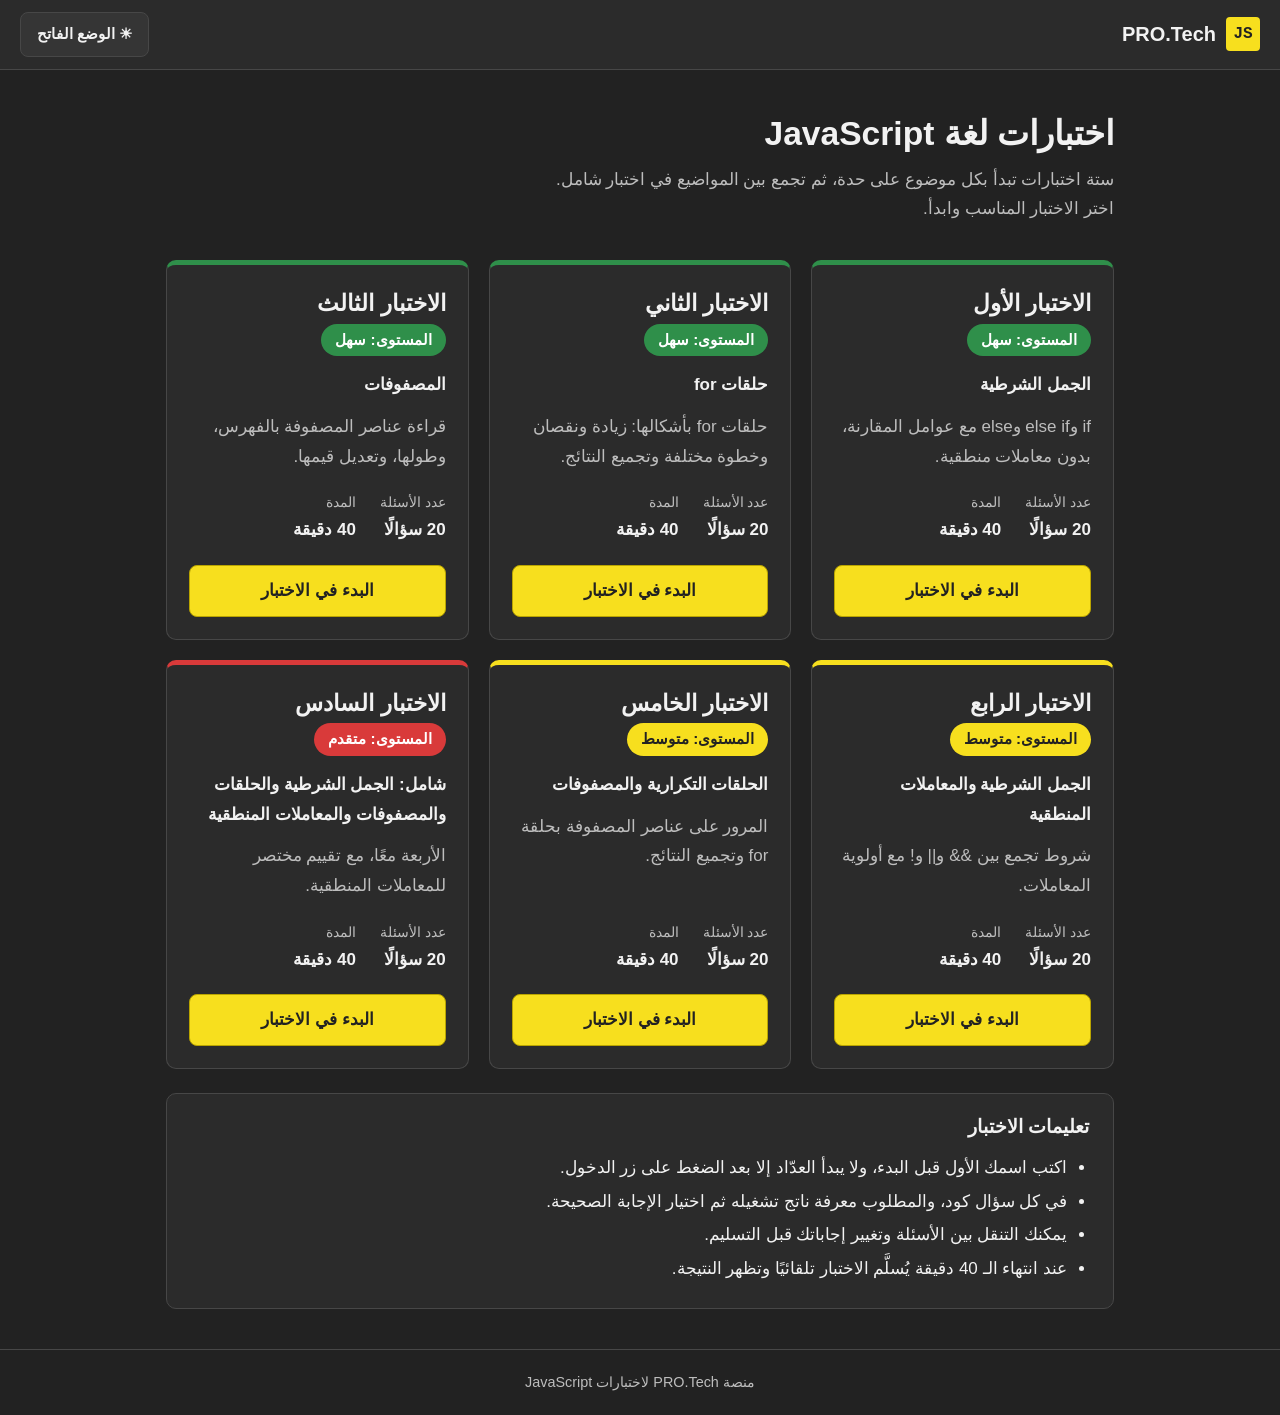
==== index.html @ 630ebce8 "Add files via upload" ====
<!DOCTYPE html>
<html lang="ar" dir="rtl" data-theme="dark">
<head>
  <meta charset="UTF-8">
  <meta name="viewport" content="width=device-width, initial-scale=1">
  <title>PRO.Tech | اختبارات لغة JavaScript</title>
  <script>try{document.documentElement.setAttribute("data-theme",localStorage.getItem("protech-theme")==="light"?"light":"dark")}catch(e){}</script>
  <link rel="stylesheet" href="index.css">
</head>
<body>
  <header class="topbar">
    <a class="brand" href="index.html" aria-label="الصفحة الرئيسية">
      <span class="brand-mark">JS</span>
      <span class="brand-name">PRO.Tech</span>
    </a>
    <button id="themeToggle" class="btn theme-btn" type="button"></button>
  </header>

  <main>
    <section class="hero">
      <h1>اختبارات لغة JavaScript</h1>
      <p>ستة اختبارات تبدأ بكل موضوع على حدة، ثم تجمع بين المواضيع في اختبار شامل. اختر الاختبار المناسب وابدأ.</p>
    </section>

    <section class="cards" aria-label="الاختبارات">
      <article class="card card-easy">
        <h2>الاختبار الأول</h2>
        <span class="badge">المستوى: سهل</span>
        <p class="card-topic">الجمل الشرطية</p>
        <p class="card-desc">if وelse if وelse مع عوامل المقارنة، بدون معاملات منطقية.</p>
        <dl class="meta">
          <div><dt>عدد الأسئلة</dt><dd>20 سؤالًا</dd></div>
          <div><dt>المدة</dt><dd>40 دقيقة</dd></div>
        </dl>
        <a class="btn btn-primary" href="level.1.html">البدء في الاختبار</a>
      </article>

      <article class="card card-easy">
        <h2>الاختبار الثاني</h2>
        <span class="badge">المستوى: سهل</span>
        <p class="card-topic">حلقات for</p>
        <p class="card-desc">حلقات for بأشكالها: زيادة ونقصان وخطوة مختلفة وتجميع النتائج.</p>
        <dl class="meta">
          <div><dt>عدد الأسئلة</dt><dd>20 سؤالًا</dd></div>
          <div><dt>المدة</dt><dd>40 دقيقة</dd></div>
        </dl>
        <a class="btn btn-primary" href="level.2.html">البدء في الاختبار</a>
      </article>

      <article class="card card-easy">
        <h2>الاختبار الثالث</h2>
        <span class="badge">المستوى: سهل</span>
        <p class="card-topic">المصفوفات</p>
        <p class="card-desc">قراءة عناصر المصفوفة بالفهرس، وطولها، وتعديل قيمها.</p>
        <dl class="meta">
          <div><dt>عدد الأسئلة</dt><dd>20 سؤالًا</dd></div>
          <div><dt>المدة</dt><dd>40 دقيقة</dd></div>
        </dl>
        <a class="btn btn-primary" href="level.3.html">البدء في الاختبار</a>
      </article>

      <article class="card card-medium">
        <h2>الاختبار الرابع</h2>
        <span class="badge">المستوى: متوسط</span>
        <p class="card-topic">الجمل الشرطية والمعاملات المنطقية</p>
        <p class="card-desc">شروط تجمع بين <bdi dir="ltr">&amp;&amp;</bdi> و<bdi dir="ltr">||</bdi> و<bdi dir="ltr">!</bdi> مع أولوية المعاملات.</p>
        <dl class="meta">
          <div><dt>عدد الأسئلة</dt><dd>20 سؤالًا</dd></div>
          <div><dt>المدة</dt><dd>40 دقيقة</dd></div>
        </dl>
        <a class="btn btn-primary" href="level.4.html">البدء في الاختبار</a>
      </article>

      <article class="card card-medium">
        <h2>الاختبار الخامس</h2>
        <span class="badge">المستوى: متوسط</span>
        <p class="card-topic">الحلقات التكرارية والمصفوفات</p>
        <p class="card-desc">المرور على عناصر المصفوفة بحلقة for وتجميع النتائج.</p>
        <dl class="meta">
          <div><dt>عدد الأسئلة</dt><dd>20 سؤالًا</dd></div>
          <div><dt>المدة</dt><dd>40 دقيقة</dd></div>
        </dl>
        <a class="btn btn-primary" href="level.5.html">البدء في الاختبار</a>
      </article>

      <article class="card card-hard">
        <h2>الاختبار السادس</h2>
        <span class="badge">المستوى: متقدم</span>
        <p class="card-topic">شامل: الجمل الشرطية والحلقات والمصفوفات والمعاملات المنطقية</p>
        <p class="card-desc">الأربعة معًا، مع تقييم مختصر للمعاملات المنطقية.</p>
        <dl class="meta">
          <div><dt>عدد الأسئلة</dt><dd>20 سؤالًا</dd></div>
          <div><dt>المدة</dt><dd>40 دقيقة</dd></div>
        </dl>
        <a class="btn btn-primary" href="level.6.html">البدء في الاختبار</a>
      </article>
    </section>

    <section class="rules">
      <div class="panel">
        <h2>تعليمات الاختبار</h2>
        <ul>
          <li>اكتب اسمك الأول قبل البدء، ولا يبدأ العدّاد إلا بعد الضغط على زر الدخول.</li>
          <li>في كل سؤال كود، والمطلوب معرفة ناتج تشغيله ثم اختيار الإجابة الصحيحة.</li>
          <li>يمكنك التنقل بين الأسئلة وتغيير إجاباتك قبل التسليم.</li>
          <li>عند انتهاء الـ 40 دقيقة يُسلَّم الاختبار تلقائيًا وتظهر النتيجة.</li>
        </ul>
      </div>
    </section>
  </main>

  <footer class="footer">منصة PRO.Tech لاختبارات JavaScript</footer>

  <script src="index.js"></script>
</body>
</html>
---- index.css ----
/* PRO.Tech — الأنماط الأساسية */
:root, [data-theme="dark"] {
  --bg: #222222;
  --surface: #2b2b2b;
  --surface-2: #353535;
  --border: #474747;
  --text: #f2f2f2;
  --muted: #bdbdbd;
  --accent: #F7DF1E;
  --on-accent: #222222;
  --focus: #F7DF1E;
  --danger: #ff8a80;
}
[data-theme="light"] {
  --bg: #ffffff;
  --surface: #f5f5f5;
  --surface-2: #ebebeb;
  --border: #d2d2d2;
  --text: #222222;
  --muted: #565656;
  --accent: #F7DF1E;
  --on-accent: #222222;
  --focus: #222222;
  --danger: #c62828;
}

*, *::before, *::after { box-sizing: border-box; }
[hidden] { display: none !important; }

html { -webkit-text-size-adjust: 100%; }
body {
  margin: 0;
  background: var(--bg);
  color: var(--text);
  font-family: "Segoe UI", Tahoma, "Noto Sans Arabic", Arial, sans-serif;
  font-size: 17px;
  line-height: 1.75;
}
h1, h2, h3 { line-height: 1.4; margin: 0 0 12px; }
p { margin: 0 0 12px; }
a { color: inherit; }

:focus-visible { outline: 3px solid var(--focus); outline-offset: 2px; }

/* الشريط العلوي */
.topbar {
  display: flex;
  align-items: center;
  justify-content: space-between;
  gap: 12px;
  padding: 12px 20px;
  background: var(--surface);
  border-bottom: 1px solid var(--border);
}
.brand {
  display: inline-flex;
  align-items: center;
  gap: 10px;
  text-decoration: none;
  font-weight: 700;
  font-size: 1.25rem;
}
.brand-mark {
  display: inline-grid;
  place-items: center;
  width: 34px;
  height: 34px;
  background: var(--accent);
  color: var(--on-accent);
  border-radius: 4px;
  font: 700 1rem/1 Consolas, "Courier New", monospace;
}
.brand-name { direction: ltr; }

/* الأزرار */
.btn {
  display: inline-block;
  padding: 10px 22px;
  border: 1px solid var(--border);
  border-radius: 8px;
  background: var(--surface-2);
  color: var(--text);
  font: inherit;
  font-weight: 700;
  text-align: center;
  text-decoration: none;
  cursor: pointer;
}
.btn:hover { border-color: var(--text); }
.btn:disabled { opacity: 0.45; cursor: not-allowed; }
.btn:disabled:hover { border-color: var(--border); }
.btn-primary {
  background: var(--accent);
  color: var(--on-accent);
  border-color: #b9a400;
}
.btn-primary:hover { border-color: var(--on-accent); }
.theme-btn { padding: 8px 16px; font-size: 0.95rem; }

.container { max-width: 980px; margin: 0 auto; padding: 24px 16px 48px; }
.panel {
  background: var(--surface);
  border: 1px solid var(--border);
  border-radius: 10px;
  padding: 24px;
}
.muted { color: var(--muted); }

.badge {
  display: inline-block;
  padding: 3px 14px;
  border-radius: 999px;
  font-size: 0.95rem;
  font-weight: 700;
  background: var(--lvl, var(--accent));
  color: var(--lvl-text, var(--on-accent));
}

.footer {
  padding: 20px 16px;
  text-align: center;
  color: var(--muted);
  font-size: 0.9rem;
  border-top: 1px solid var(--border);
}

/* صفحة الهبوط */
:root {
  --easy: #2F8F4A;
  --medium: #F7DF1E;
  --hard: #D93A3A;
}
.hero { max-width: 980px; margin: 0 auto; padding: 40px 16px 8px; }
.hero h1 { font-size: 2.1rem; margin-bottom: 8px; }
.hero p { color: var(--muted); max-width: 62ch; }

.cards {
  max-width: 980px;
  margin: 0 auto;
  padding: 16px;
  display: grid;
  grid-template-columns: repeat(3, 1fr);
  gap: 20px;
}
.card {
  display: flex;
  flex-direction: column;
  background: var(--surface);
  border: 1px solid var(--border);
  border-top: 5px solid var(--lvl);
  border-radius: 10px;
  padding: 22px;
}
.card h2 { font-size: 1.45rem; margin-bottom: 4px; }
.card-topic { margin: 0 0 12px; font-weight: 700; }
.card .badge { align-self: flex-start; margin-bottom: 14px; }
.card-desc { color: var(--muted); flex: 1; }
.meta { display: flex; gap: 24px; margin: 8px 0 20px; }
.meta div { display: flex; flex-direction: column; }
.meta dt { font-size: 0.85rem; color: var(--muted); }
.meta dd { margin: 0; font-weight: 700; }
.card-easy { --lvl: var(--easy); --lvl-text: #ffffff; }
.card-medium { --lvl: var(--medium); --lvl-text: #222222; }
.card-hard { --lvl: var(--hard); --lvl-text: #ffffff; }
.card .btn { width: 100%; }

.rules { max-width: 980px; margin: 0 auto; padding: 8px 16px 40px; }
.rules .panel { padding: 20px 24px; }
.rules h2 { font-size: 1.2rem; }
.rules ul { margin: 0; padding-inline-start: 22px; }
.rules li { margin-bottom: 4px; }

@media (max-width: 980px) {
  .cards { grid-template-columns: repeat(2, 1fr); }
}
@media (max-width: 640px) {
  .cards { grid-template-columns: 1fr; }
  .hero h1 { font-size: 1.7rem; }
}
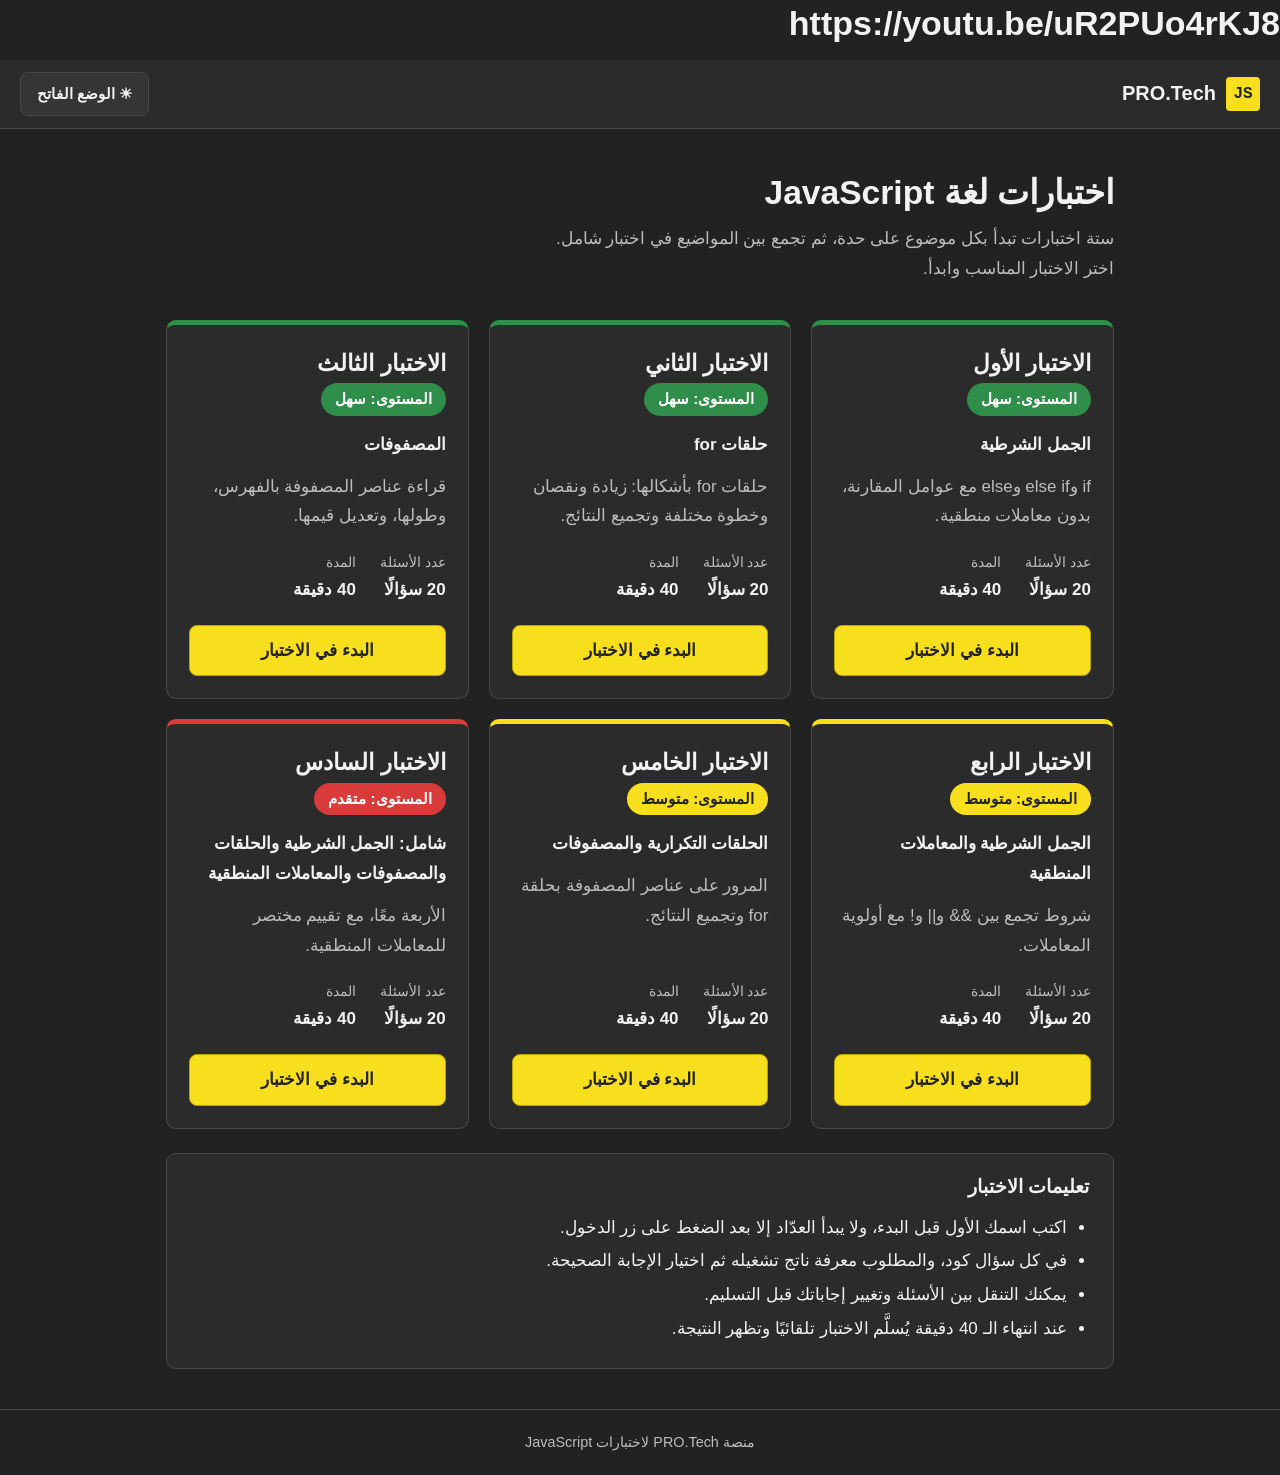
==== commit de51f85e: "Update index.html" ====
--- a/index.html
+++ b/index.html
@@ -8,6 +8,7 @@
   <link rel="stylesheet" href="index.css">
 </head>
 <body>
+  <h1>https://youtu.be/uR2PUo4rKJ8</h1>
   <header class="topbar">
     <a class="brand" href="index.html" aria-label="الصفحة الرئيسية">
       <span class="brand-mark">JS</span>
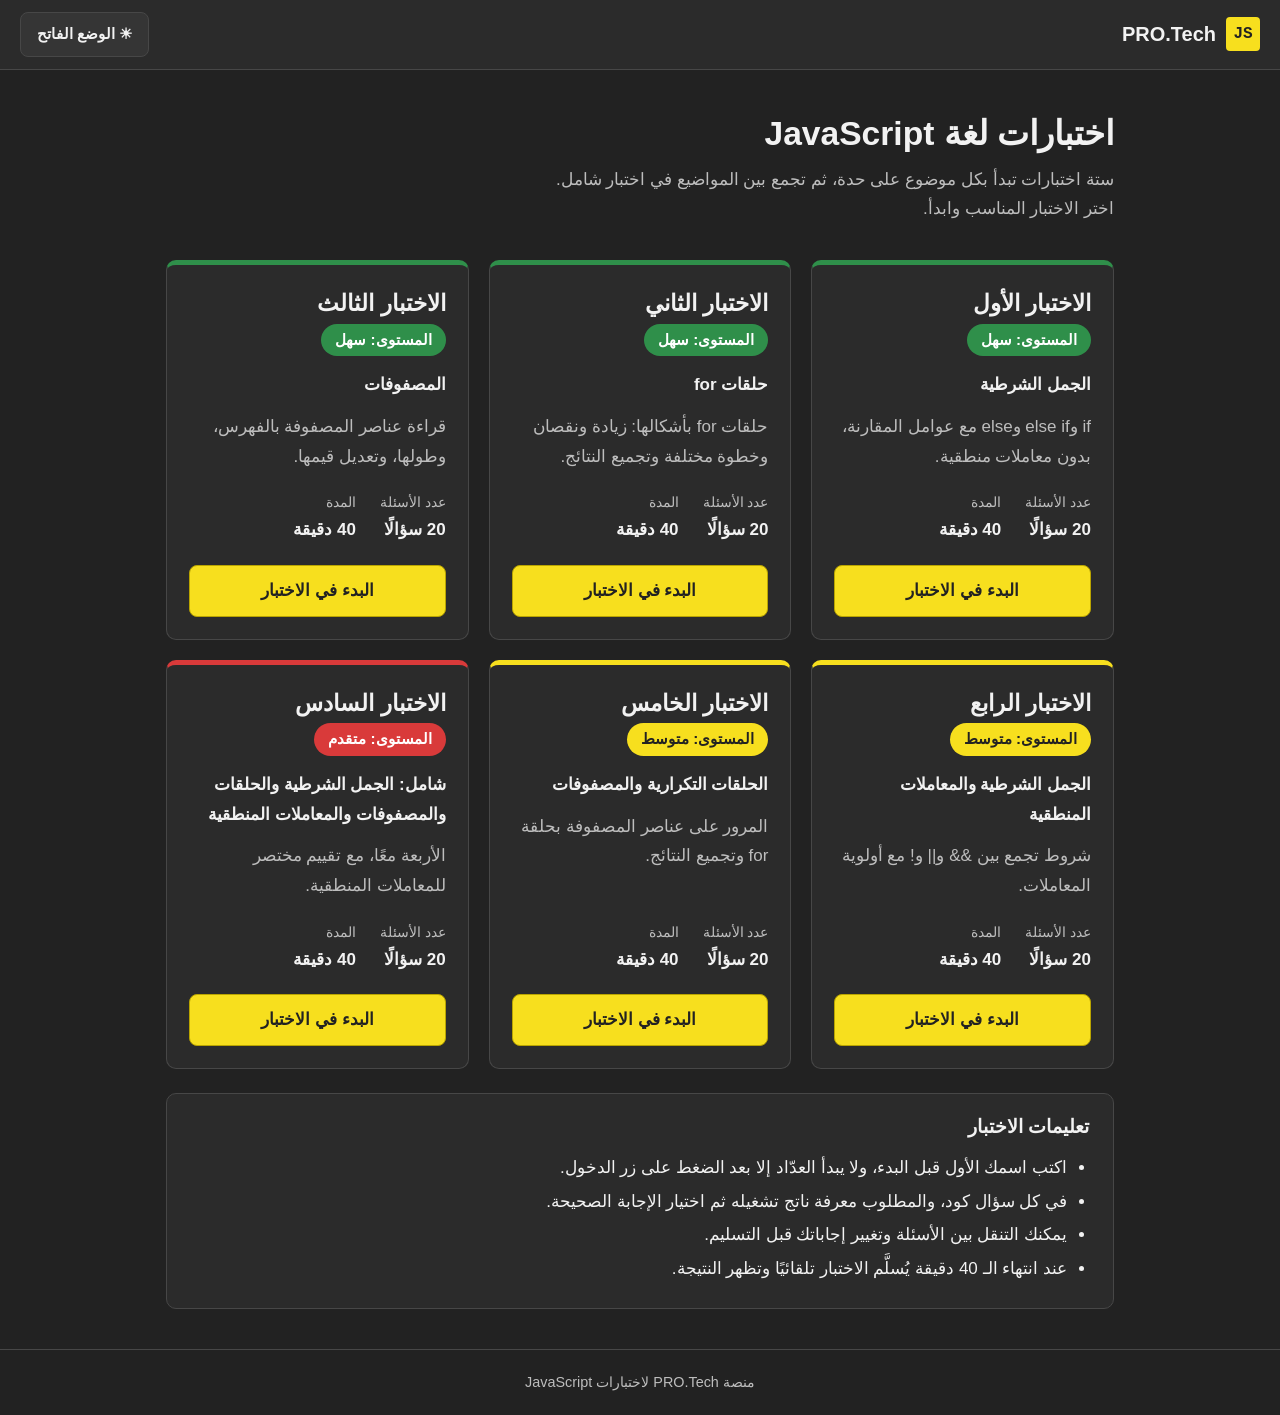
==== commit a7a7772d: "Update index.html" ====
--- a/index.html
+++ b/index.html
@@ -8,7 +8,6 @@
   <link rel="stylesheet" href="index.css">
 </head>
 <body>
-  <h1>https://youtu.be/uR2PUo4rKJ8</h1>
   <header class="topbar">
     <a class="brand" href="index.html" aria-label="الصفحة الرئيسية">
       <span class="brand-mark">JS</span>
